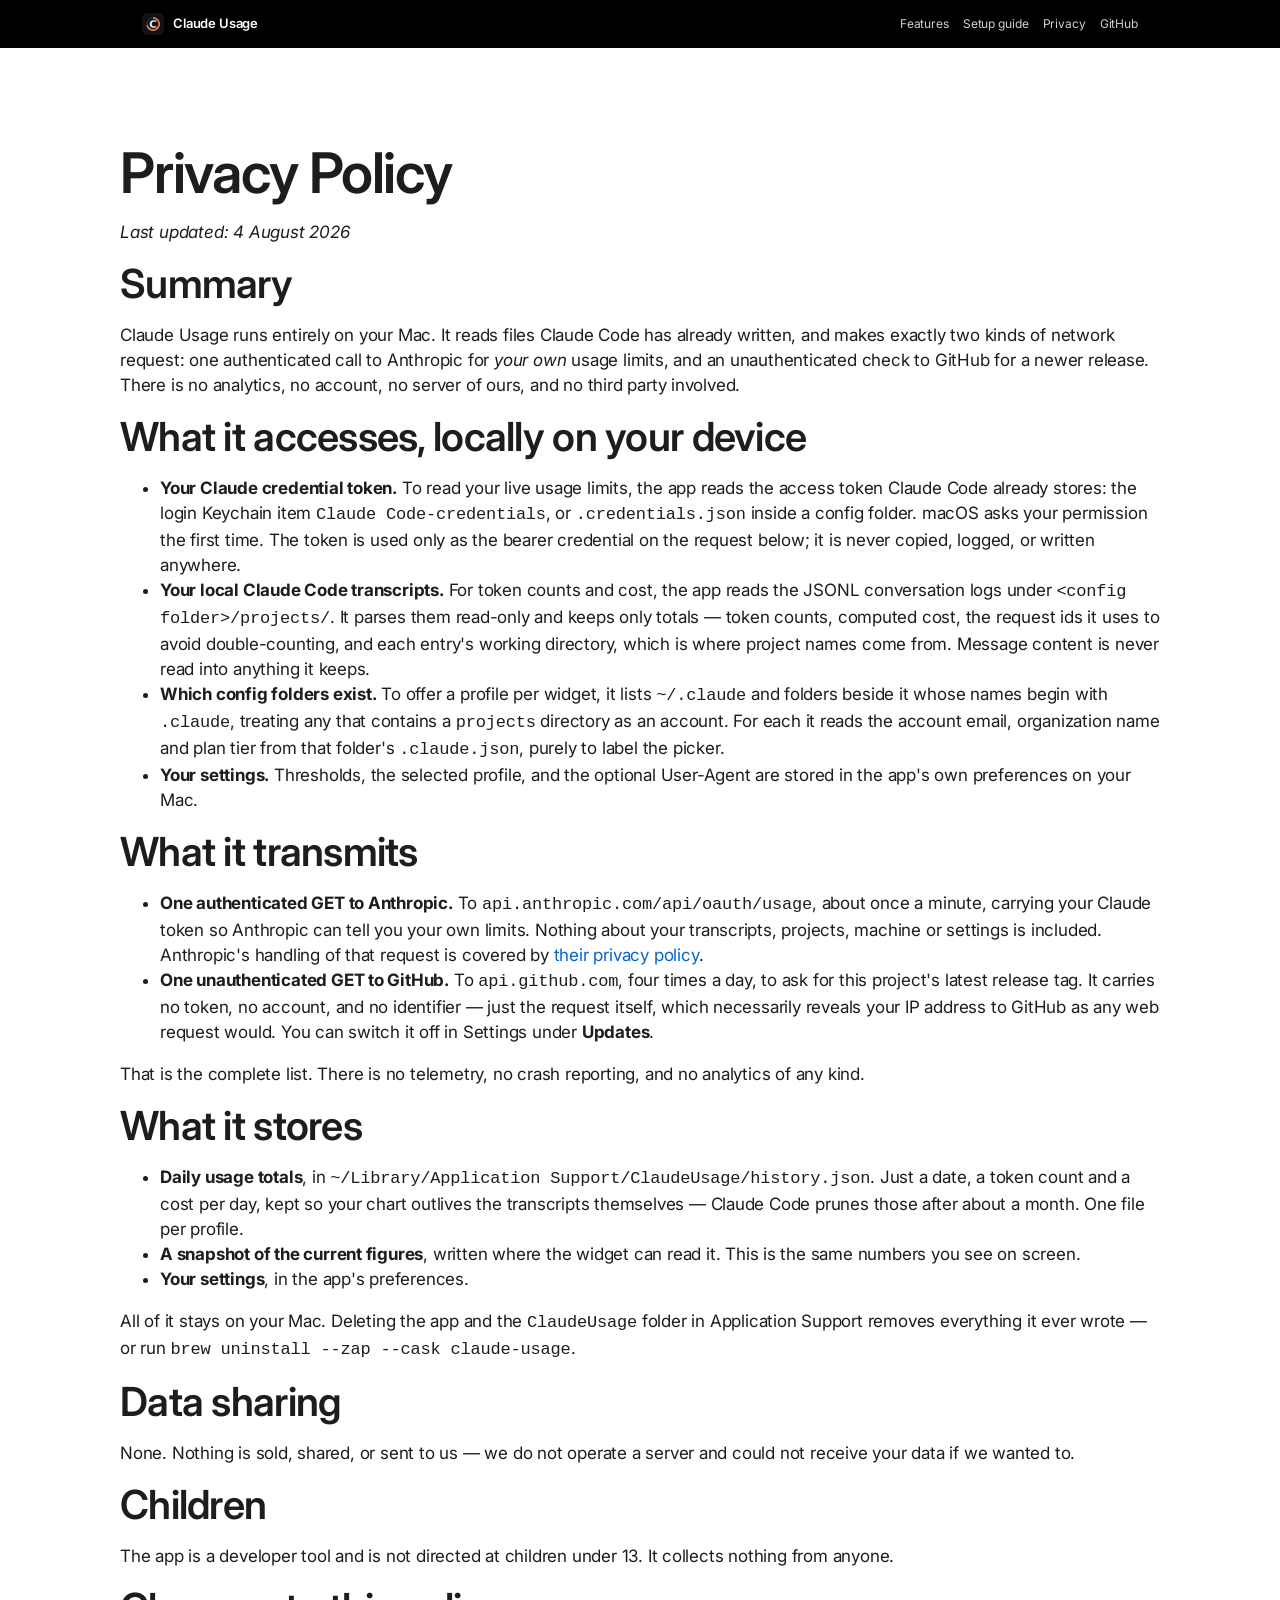
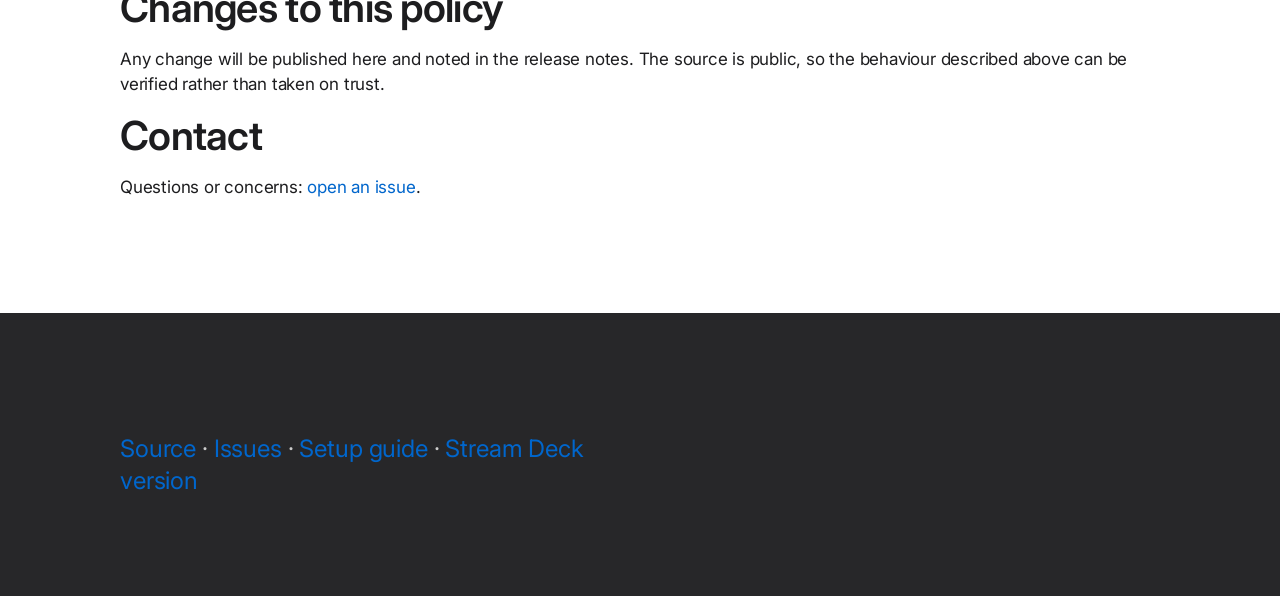
==== docs/privacy.html @ 8e1e7b2d "Add the setup and privacy pages, and the README gallery Privacy discloses the two network calls expl" ====
<!DOCTYPE html>
<html lang="en">
  <head>
    <meta charset="utf-8" />
    <meta name="viewport" content="width=device-width, initial-scale=1" />
    <title>Privacy Policy — Claude Usage for macOS</title>
    <meta
      name="description"
      content="Claude Usage reads local files and makes two network requests: your own usage limits, and a check for new releases. No analytics, no accounts, no third parties."
    />
    <meta name="theme-color" content="#000000" />
    <link rel="icon" href="icon.png" />
    <link rel="apple-touch-icon" href="icon@2x.png" />

    <link rel="preconnect" href="https://fonts.gstatic.com" crossorigin />
    <link
      href="https://fonts.googleapis.com/css2?family=Inter:wght@300;400;600;700&display=swap"
      rel="stylesheet"
    />
    <link rel="stylesheet" href="styles.css" />
  </head>

  <body>
    <header class="nav">
      <div class="nav__inner">
        <a class="nav__brand" href="/">
          <img src="icon.png" alt="" width="22" height="22" />
          Claude Usage
        </a>
        <span class="nav__spacer"></span>
        <a class="nav__link nav__link--hide-sm" href="/#what">Features</a>
        <a class="nav__link nav__link--hide-sm" href="/setup">Setup guide</a>
        <a class="nav__link nav__link--hide-sm" href="/privacy">Privacy</a>
        <a class="nav__link" href="https://github.com/saeedkolivand/claude-usage-mac">GitHub</a>
      </div>
    </header>

    <main>
      <section class="tile tile--light">
        <div class="tile__inner prose">
          <h1>Privacy Policy</h1>
          <p><em>Last updated: 4 August 2026</em></p>

          <h2>Summary</h2>
          <p>
            Claude Usage runs entirely on your Mac. It reads files Claude Code
            has already written, and makes exactly two kinds of network request:
            one authenticated call to Anthropic for <em>your own</em> usage
            limits, and an unauthenticated check to GitHub for a newer release.
            There is no analytics, no account, no server of ours, and no third
            party involved.
          </p>

          <h2>What it accesses, locally on your device</h2>
          <ul>
            <li>
              <strong>Your Claude credential token.</strong> To read your live
              usage limits, the app reads the access token Claude Code already
              stores: the login Keychain item
              <code>Claude Code-credentials</code>, or
              <code>.credentials.json</code> inside a config folder. macOS asks
              your permission the first time. The token is used only as the
              bearer credential on the request below; it is never copied, logged,
              or written anywhere.
            </li>
            <li>
              <strong>Your local Claude Code transcripts.</strong> For token
              counts and cost, the app reads the JSONL conversation logs under
              <code>&lt;config folder&gt;/projects/</code>. It parses them
              read-only and keeps only totals — token counts, computed cost, the
              request ids it uses to avoid double-counting, and each entry's
              working directory, which is where project names come from. Message
              content is never read into anything it keeps.
            </li>
            <li>
              <strong>Which config folders exist.</strong> To offer a profile per
              widget, it lists <code>~/.claude</code> and folders beside it whose
              names begin with <code>.claude</code>, treating any that contains a
              <code>projects</code> directory as an account. For each it reads
              the account email, organization name and plan tier from that
              folder's <code>.claude.json</code>, purely to label the picker.
            </li>
            <li>
              <strong>Your settings.</strong> Thresholds, the selected profile,
              and the optional User-Agent are stored in the app's own preferences
              on your Mac.
            </li>
          </ul>

          <h2>What it transmits</h2>
          <ul>
            <li>
              <strong>One authenticated GET to Anthropic.</strong> To
              <code>api.anthropic.com/api/oauth/usage</code>, about once a
              minute, carrying your Claude token so Anthropic can tell you your
              own limits. Nothing about your transcripts, projects, machine or
              settings is included. Anthropic's handling of that request is
              covered by
              <a href="https://www.anthropic.com/legal/privacy">their privacy policy</a>.
            </li>
            <li>
              <strong>One unauthenticated GET to GitHub.</strong> To
              <code>api.github.com</code>, four times a day, to ask for this
              project's latest release tag. It carries no token, no account, and
              no identifier — just the request itself, which necessarily reveals
              your IP address to GitHub as any web request would. You can switch
              it off in Settings under <strong>Updates</strong>.
            </li>
          </ul>
          <p>
            That is the complete list. There is no telemetry, no crash
            reporting, and no analytics of any kind.
          </p>

          <h2>What it stores</h2>
          <ul>
            <li>
              <strong>Daily usage totals</strong>, in
              <code>~/Library/Application Support/ClaudeUsage/history.json</code>.
              Just a date, a token count and a cost per day, kept so your chart
              outlives the transcripts themselves — Claude Code prunes those
              after about a month. One file per profile.
            </li>
            <li>
              <strong>A snapshot of the current figures</strong>, written where
              the widget can read it. This is the same numbers you see on screen.
            </li>
            <li>
              <strong>Your settings</strong>, in the app's preferences.
            </li>
          </ul>
          <p>
            All of it stays on your Mac. Deleting the app and the
            <code>ClaudeUsage</code> folder in Application Support removes
            everything it ever wrote — or run
            <code>brew uninstall --zap --cask claude-usage</code>.
          </p>

          <h2>Data sharing</h2>
          <p>
            None. Nothing is sold, shared, or sent to us — we do not operate a
            server and could not receive your data if we wanted to.
          </p>

          <h2>Children</h2>
          <p>
            The app is a developer tool and is not directed at children under 13.
            It collects nothing from anyone.
          </p>

          <h2>Changes to this policy</h2>
          <p>
            Any change will be published here and noted in the release notes. The
            source is public, so the behaviour described above can be verified
            rather than taken on trust.
          </p>

          <h2>Contact</h2>
          <p>
            Questions or concerns:
            <a href="https://github.com/saeedkolivand/claude-usage-mac/issues">open an issue</a>.
          </p>
        </div>
      </section>
    </main>

    <footer class="tile tile--dark">
      <div class="tile__inner">
        <p class="lead">
          <a href="https://github.com/saeedkolivand/claude-usage-mac">Source</a> ·
          <a href="https://github.com/saeedkolivand/claude-usage-mac/issues">Issues</a> ·
          <a href="/setup">Setup guide</a> ·
          <a href="https://claude-usage.iamsaeed.dev">Stream Deck version</a>
        </p>
      </div>
    </footer>
  </body>
</html>
---- docs/styles.css ----
/* AI Coding Usage Meter — landing page
   Design language: photography-first, single blue accent, alternating full-bleed
   tiles, SF Pro (Inter fallback). One product shadow, no decorative gradients. */

:root {
  --primary: #0066cc;
  --primary-focus: #0071e3;
  --primary-on-dark: #2997ff;

  --ink: #1d1d1f;
  --ink-muted-80: #333;
  --ink-muted-48: #7a7a7a;

  --canvas: #fff;
  --parchment: #f5f5f7;
  --tile-dark: #272729;
  --tile-dark-2: #2a2a2c;
  --black: #000;

  --hairline: #e0e0e0;
  --body-muted: #cccccc;

  --shadow-product: 0 5px 30px 3px rgba(0, 0, 0, 0.22);

  --font-display: "SF Pro Display", "Inter", system-ui, -apple-system,
    BlinkMacSystemFont, sans-serif;
  --font-text: "SF Pro Text", "Inter", system-ui, -apple-system,
    BlinkMacSystemFont, sans-serif;

  --section: 96px;
  --maxw: 1040px;
}

* {
  box-sizing: border-box;
}

html {
  -webkit-font-smoothing: antialiased;
  text-rendering: optimizeLegibility;
  scroll-behavior: smooth;
}

body {
  margin: 0;
  font-family: var(--font-text);
  font-size: 17px;
  line-height: 1.47;
  letter-spacing: -0.012em;
  color: var(--ink);
  background: var(--canvas);
}

a {
  color: var(--primary);
  text-decoration: none;
}

a:hover {
  text-decoration: underline;
}

img {
  display: block;
  max-width: 100%;
  height: auto;
}

/* ---------- Global nav ---------- */
.nav {
  position: sticky;
  top: 0;
  z-index: 50;
  height: 48px;
  background: var(--black);
  color: #fff;
  display: flex;
  align-items: center;
}

.nav__inner {
  width: 100%;
  max-width: var(--maxw);
  margin: 0 auto;
  padding: 0 22px;
  display: flex;
  align-items: center;
  gap: 14px;
}

.nav__brand {
  display: flex;
  align-items: center;
  gap: 9px;
  color: #fff;
  font-size: 13px;
  font-weight: 600;
  letter-spacing: -0.012em;
}

.nav__brand:hover {
  text-decoration: none;
}

.nav__brand img {
  width: 22px;
  height: 22px;
  border-radius: 5px;
}

.nav__spacer {
  flex: 1;
}

.nav__link {
  color: #f5f5f7;
  font-size: 12px;
  letter-spacing: -0.01em;
  opacity: 0.85;
}

.nav__link:hover {
  opacity: 1;
  text-decoration: none;
}

/* ---------- Buttons ---------- */
.btn {
  display: inline-flex;
  align-items: center;
  justify-content: center;
  border-radius: 9999px;
  font-family: var(--font-text);
  font-size: 17px;
  line-height: 1;
  letter-spacing: -0.012em;
  padding: 12px 24px;
  border: 1px solid transparent;
  cursor: pointer;
  transition: transform 0.18s ease, background-color 0.18s ease;
}

.btn:hover {
  text-decoration: none;
}

.btn:active {
  transform: scale(0.96);
}

.btn:focus-visible {
  outline: 2px solid var(--primary-focus);
  outline-offset: 3px;
}

.btn--primary {
  background: var(--primary);
  color: #fff;
}

.btn--primary:hover {
  background: #0058b3;
}

.btn--ghost {
  background: transparent;
  color: var(--primary);
  border-color: rgba(0, 102, 204, 0.45);
}

.btn--ghost-dark {
  background: transparent;
  color: var(--primary-on-dark);
  border-color: rgba(41, 151, 255, 0.45);
}

/* ---------- Section shell ---------- */
.tile {
  padding: var(--section) 22px;
}

.tile--light {
  background: var(--canvas);
}

.tile--parchment {
  background: var(--parchment);
}

.tile--dark {
  background: var(--tile-dark);
  color: #fff;
}

.tile__inner {
  max-width: var(--maxw);
  margin: 0 auto;
}

.eyebrow {
  font-family: var(--font-text);
  font-size: 15px;
  font-weight: 600;
  letter-spacing: 0.01em;
  color: var(--primary);
  margin: 0 0 14px;
}

.tile--dark .eyebrow {
  color: var(--primary-on-dark);
}

h1,
h2,
h3 {
  font-family: var(--font-display);
  font-weight: 600;
  margin: 0;
}

h1 {
  font-size: 56px;
  line-height: 1.06;
  letter-spacing: -0.022em;
}

h2 {
  font-size: 40px;
  line-height: 1.1;
  letter-spacing: -0.018em;
}

h3 {
  font-size: 22px;
  line-height: 1.2;
  letter-spacing: -0.014em;
}

.lead {
  font-family: var(--font-display);
  font-weight: 400;
  font-size: 24px;
  line-height: 1.35;
  letter-spacing: -0.006em;
  color: var(--ink-muted-80);
  max-width: 36ch;
}

.tile--dark .lead {
  color: var(--body-muted);
}

/* ---------- Hero ---------- */
.hero {
  text-align: center;
  padding-top: 84px;
}

.hero .lead {
  margin: 22px auto 34px;
  max-width: 30ch;
}

.hero__cta {
  display: flex;
  gap: 14px;
  justify-content: center;
  flex-wrap: wrap;
}

.hero__shot {
  display: block;
  width: 100%;
  height: auto;
  margin: 64px auto 0;
  max-width: 1000px;
  border-radius: 18px;
  overflow: hidden;
  box-shadow: 0 18px 50px -12px rgba(0, 0, 0, 0.28);
}

.hero__note {
  margin-top: 22px;
  font-size: 14px;
  letter-spacing: -0.012em;
  color: var(--ink-muted-48);
}

/* ---------- Feature tile (text + gallery) ---------- */
.feature__head {
  max-width: 40ch;
}

.feature__head h2 {
  margin-bottom: 18px;
}

.cards {
  margin-top: 56px;
  display: grid;
  gap: 20px;
  grid-template-columns: repeat(4, 1fr);
}

.cards--3 {
  grid-template-columns: repeat(3, 1fr);
  max-width: 760px;
}

.cards--2 {
  grid-template-columns: repeat(2, 1fr);
  max-width: 520px;
}

.card {
  margin: 0;
}

.card img {
  width: 100%;
  border-radius: 18px;
}

.card figcaption {
  margin-top: 14px;
  font-size: 14px;
  letter-spacing: -0.016em;
  color: var(--ink-muted-48);
  text-align: center;
}

.tile--dark .card figcaption {
  color: var(--body-muted);
}

/* ---------- Privacy / value points ---------- */
.points {
  margin-top: 56px;
  display: grid;
  gap: 40px 56px;
  grid-template-columns: repeat(3, 1fr);
}

.point h3 {
  margin-bottom: 10px;
}

.point p {
  margin: 0;
  font-size: 17px;
  line-height: 1.47;
  color: var(--body-muted);
}

.points + .points__foot {
  margin-top: 40px;
}

.points__foot {
  margin-top: 36px;
  font-size: 15px;
  color: var(--body-muted);
}

.points__foot a {
  color: var(--primary-on-dark);
}

/* ---------- Steps ---------- */
.steps {
  margin-top: 48px;
  display: grid;
  gap: 28px 56px;
  grid-template-columns: repeat(3, 1fr);
  counter-reset: step;
}

.step {
  border-top: 1px solid var(--hairline);
  padding-top: 18px;
}

.step::before {
  counter-increment: step;
  content: counter(step);
  display: block;
  font-family: var(--font-display);
  font-size: 15px;
  font-weight: 600;
  color: var(--primary);
  margin-bottom: 10px;
}

.step h3 {
  font-size: 19px;
  margin-bottom: 6px;
}

.step p {
  margin: 0;
  font-size: 15px;
  line-height: 1.5;
  color: var(--ink-muted-80);
}

.req {
  margin-top: 44px;
  font-size: 15px;
  color: var(--ink-muted-48);
}

.req code {
  font-family: "SF Mono", ui-monospace, "Cascadia Code", monospace;
  font-size: 13px;
  background: var(--parchment);
  padding: 2px 6px;
  border-radius: 5px;
  color: var(--ink-muted-80);
}

.tile--light .req code {
  background: #f0f0f2;
}

/* ---------- Footer ---------- */
.footer {
  background: var(--parchment);
  color: var(--ink-muted-80);
  padding: 56px 22px 40px;
  font-size: 12px;
  line-height: 1.5;
}

.footer__inner {
  max-width: var(--maxw);
  margin: 0 auto;
}

.footer__links {
  display: flex;
  flex-wrap: wrap;
  gap: 22px;
  padding-bottom: 22px;
  border-bottom: 1px solid var(--hairline);
}

.footer__links a {
  color: var(--ink-muted-80);
  font-size: 13px;
  letter-spacing: -0.012em;
}

.footer__fine {
  margin-top: 22px;
  color: var(--ink-muted-48);
  max-width: 80ch;
}

.footer__fine p {
  margin: 0 0 8px;
}

/* ---------- Responsive ---------- */
@media (max-width: 1068px) {
  :root {
    --section: 80px;
  }
  h1 {
    font-size: 48px;
  }
}

@media (max-width: 833px) {
  .cards {
    grid-template-columns: repeat(2, 1fr);
  }
  .points,
  .steps {
    grid-template-columns: 1fr 1fr;
  }
}

@media (max-width: 640px) {
  :root {
    --section: 64px;
  }
  h1 {
    font-size: 36px;
  }
  h2 {
    font-size: 30px;
  }
  .lead {
    font-size: 20px;
  }
  .cards,
  .cards--3,
  .points,
  .steps {
    grid-template-columns: 1fr;
  }
  .nav__link--hide-sm {
    display: none;
  }
}

/* ---------- Document pages (privacy, setup) ---------- */
.doc {
  max-width: 720px;
  margin: 0 auto;
  padding: 72px 22px 96px;
}

.doc h1 {
  font-size: 44px;
  margin: 0 0 12px;
}

.doc__meta {
  color: var(--ink-muted-48);
  font-size: 15px;
  margin: 0 0 48px;
  padding-bottom: 24px;
  border-bottom: 1px solid var(--hairline);
}

.doc h2 {
  font-size: 24px;
  margin: 48px 0 14px;
}

.doc h3 {
  font-size: 18px;
  margin: 32px 0 10px;
}

.doc p,
.doc li {
  color: var(--ink-muted-80);
}

.doc ul,
.doc ol {
  padding-left: 22px;
}

.doc li {
  margin-bottom: 10px;
}

.doc code {
  font-family: ui-monospace, SFMono-Regular, Menlo, monospace;
  font-size: 0.88em;
  background: var(--parchment);
  border-radius: 5px;
  padding: 2px 6px;
}

.doc__note {
  background: var(--parchment);
  border-radius: 12px;
  padding: 20px 24px;
  margin: 32px 0;
}

.doc__note p:last-child {
  margin-bottom: 0;
}

@media (max-width: 640px) {
  .doc {
    padding: 48px 22px 64px;
  }
  .doc h1 {
    font-size: 34px;
  }
}
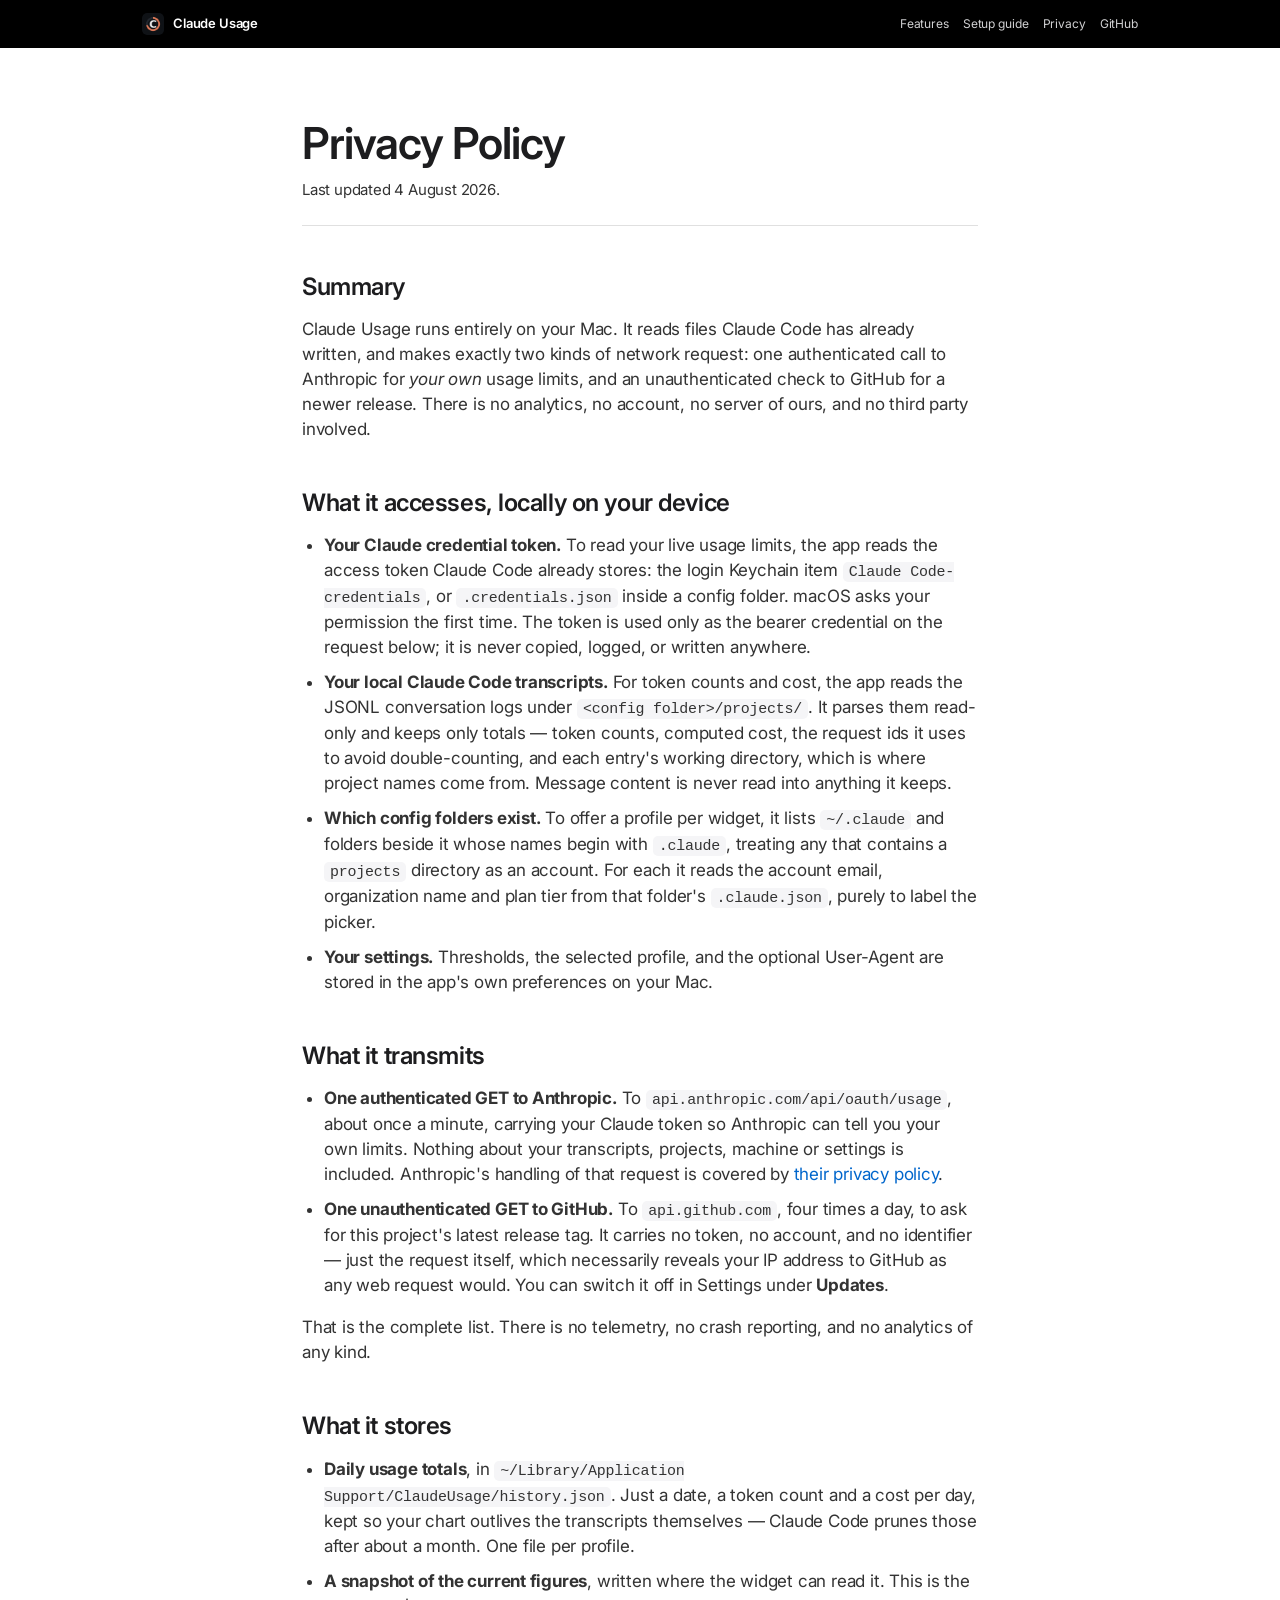
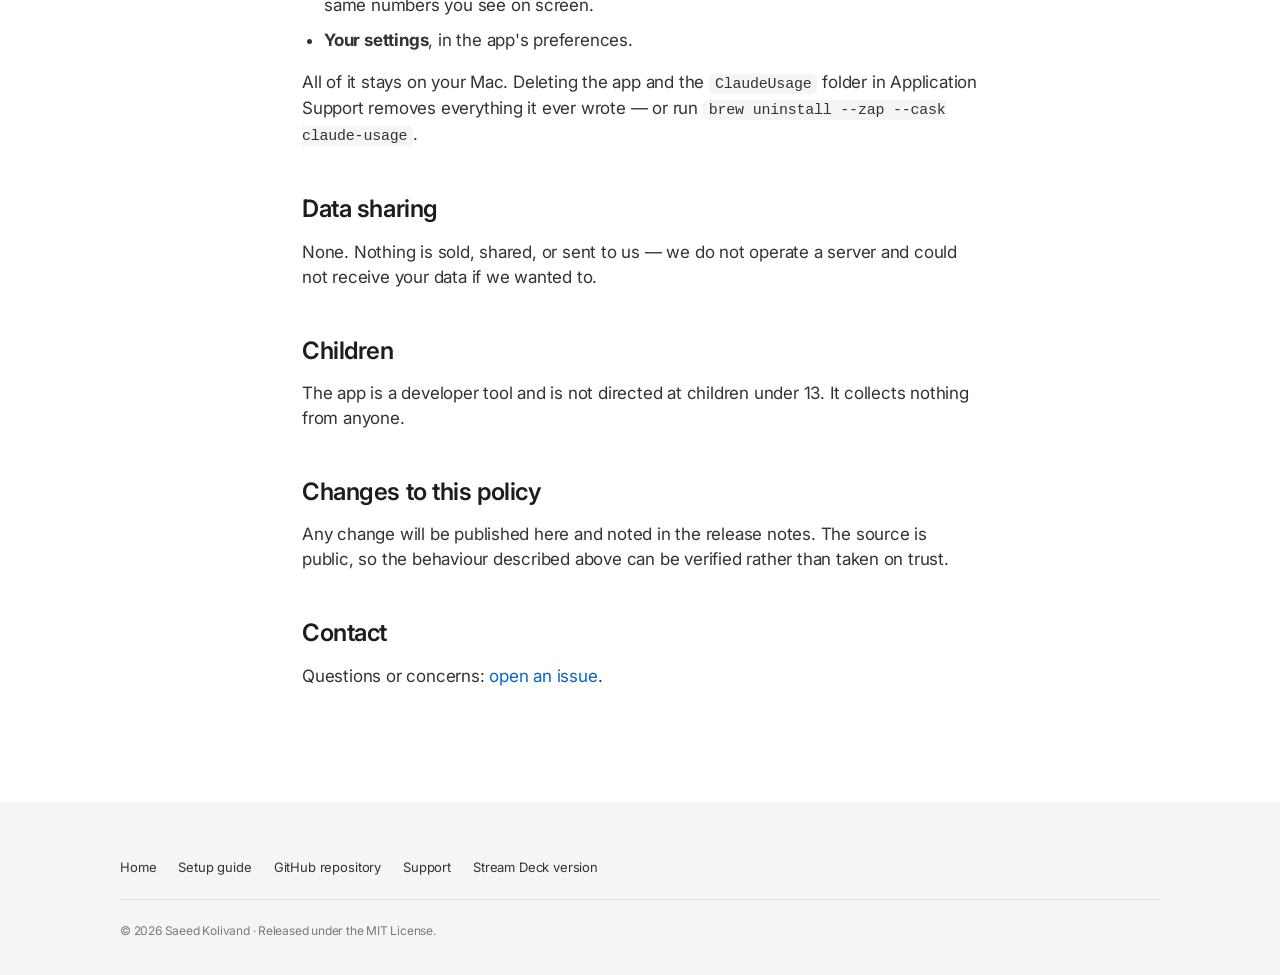
==== commit 948d9bdb: "Use the plugin's real .doc page skeleton I had invented a .prose wrapper that does not exist in the " ====
--- a/docs/privacy.html
+++ b/docs/privacy.html
@@ -35,11 +35,9 @@
       </div>
     </header>
 
-    <main>
-      <section class="tile tile--light">
-        <div class="tile__inner prose">
-          <h1>Privacy Policy</h1>
-          <p><em>Last updated: 4 August 2026</em></p>
+    <main class="doc">
+      <h1>Privacy Policy</h1>
+      <p class="doc__meta">Last updated 4 August 2026.</p>
 
           <h2>Summary</h2>
           <p>
@@ -160,18 +158,20 @@
             Questions or concerns:
             <a href="https://github.com/saeedkolivand/claude-usage-mac/issues">open an issue</a>.
           </p>
-        </div>
-      </section>
     </main>
 
-    <footer class="tile tile--dark">
-      <div class="tile__inner">
-        <p class="lead">
-          <a href="https://github.com/saeedkolivand/claude-usage-mac">Source</a> ·
-          <a href="https://github.com/saeedkolivand/claude-usage-mac/issues">Issues</a> ·
-          <a href="/setup">Setup guide</a> ·
+    <footer class="footer">
+      <div class="footer__inner">
+        <nav class="footer__links">
+          <a href="/">Home</a>
+          <a href="/setup">Setup guide</a>
+          <a href="https://github.com/saeedkolivand/claude-usage-mac">GitHub repository</a>
+          <a href="https://github.com/saeedkolivand/claude-usage-mac/issues">Support</a>
           <a href="https://claude-usage.iamsaeed.dev">Stream Deck version</a>
-        </p>
+        </nav>
+        <div class="footer__fine">
+          <p>© 2026 Saeed Kolivand · Released under the MIT License.</p>
+        </div>
       </div>
     </footer>
   </body>
